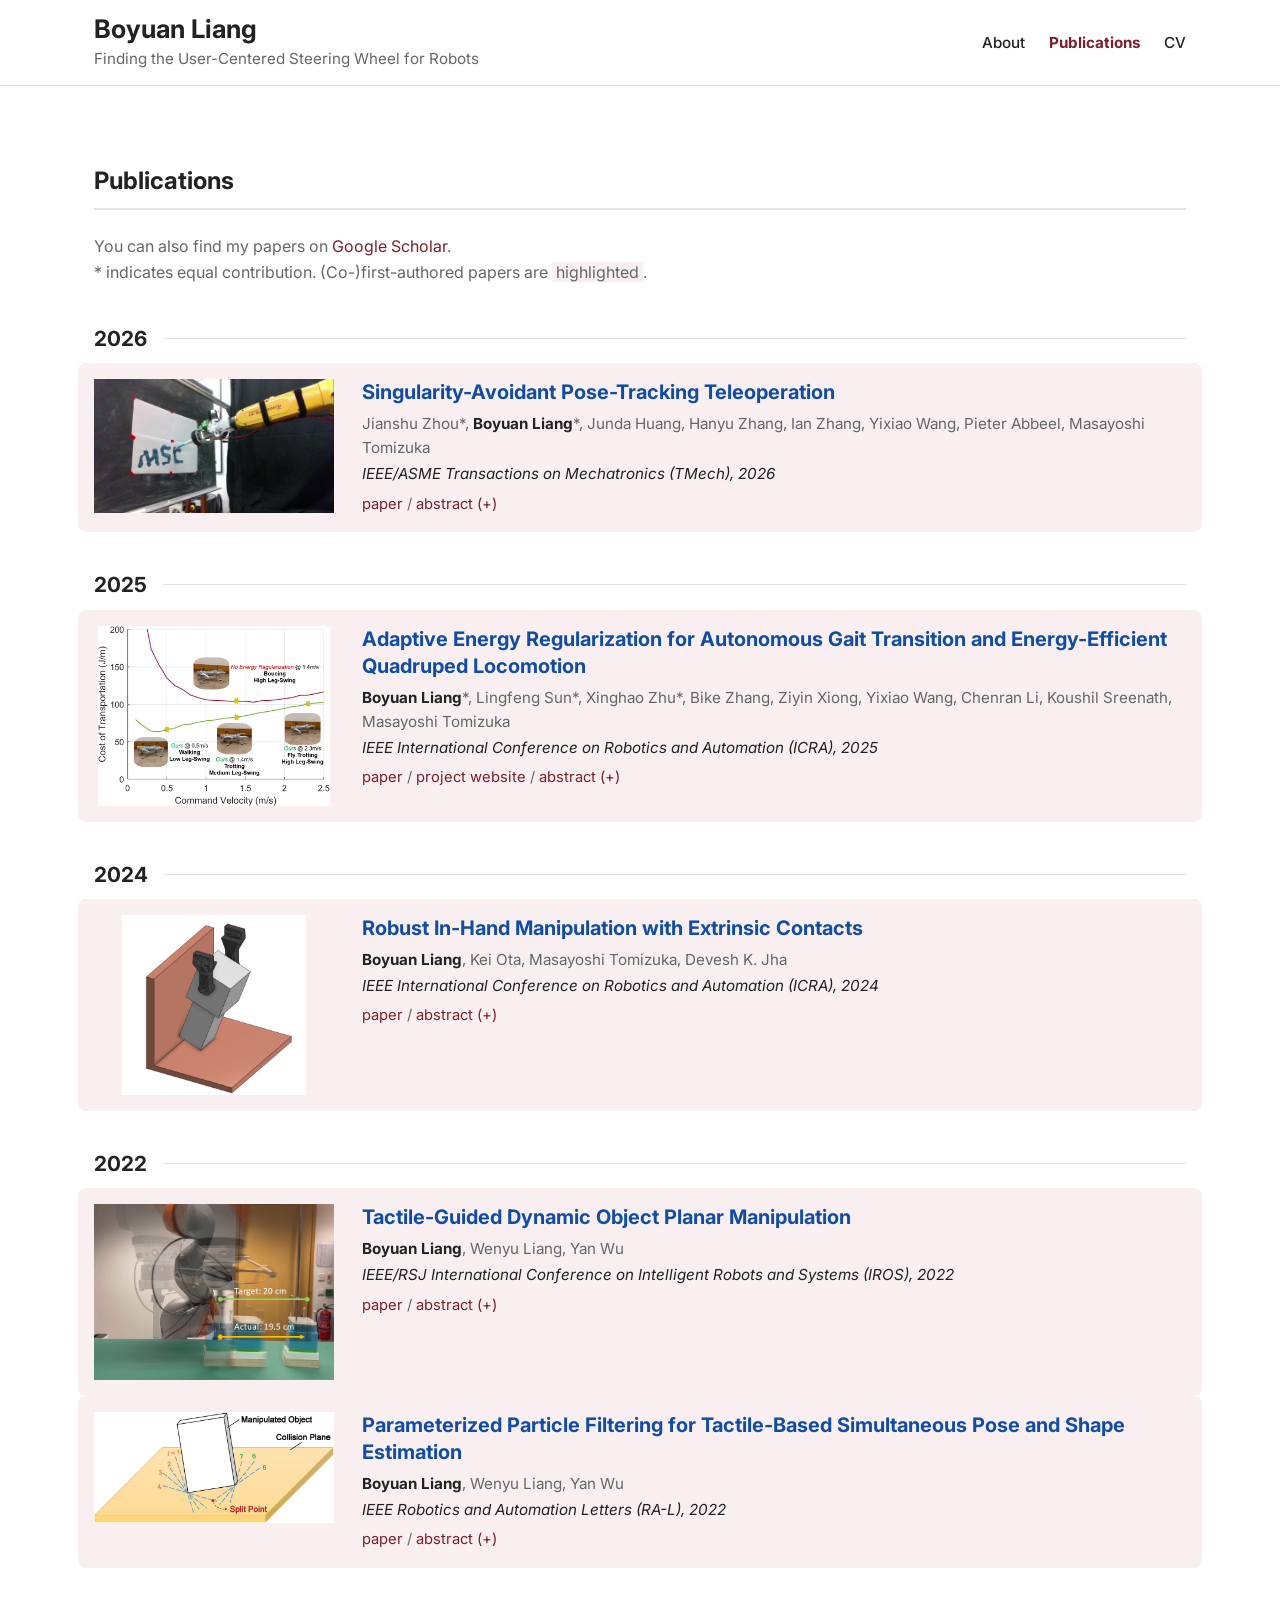
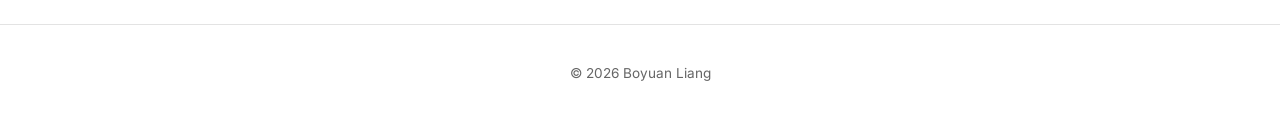
==== publications.html @ cf0033e2 "Major revision, adding publication list" ====
<!DOCTYPE html>
<html lang="en">
<head>
  <meta charset="UTF-8" />
  <meta name="viewport" content="width=device-width, initial-scale=1.0" />
  <title>Publications | Boyuan Liang</title>
  <meta name="description" content="Publications by Boyuan Liang" />
  <link rel="icon" href="data:," />

  <!-- Fonts -->
  <link rel="preconnect" href="https://fonts.googleapis.com" />
  <link rel="preconnect" href="https://fonts.gstatic.com" crossorigin />
  <link href="https://fonts.googleapis.com/css2?family=Inter:wght@400;500;600;700&family=Noto+Serif:ital@0;1&display=swap" rel="stylesheet" />

  <!-- Icons -->
  <link rel="stylesheet" href="https://cdnjs.cloudflare.com/ajax/libs/font-awesome/6.5.1/css/all.min.css" />

  <link rel="stylesheet" href="css/style.css" />
</head>
<body>

  <nav class="navbar">
    <div class="navbar-inner">
      <div class="brand-block">
        <a class="brand" href="index.html">Boyuan Liang</a>
        <p class="tagline">Finding the User-Centered Steering Wheel for Robots</p>
      </div>
      <ul class="nav-links">
        <li><a href="index.html#about">About</a></li>
        <li><a class="active" href="publications.html">Publications</a></li>
        <li><a href="files/cv.pdf" target="_blank" rel="noopener">CV</a></li>
      </ul>
    </div>
  </nav>

  <main>
    <section id="publications" class="section publications-section">
      <h1 class="section-title">Publications</h1>
      <p class="page-intro">
        You can also find my papers on
        <a href="https://scholar.google.com/citations?user=DcP-_gYAAAAJ&hl=en" target="_blank" rel="noopener">Google Scholar</a>.
        <br/>* indicates equal contribution. (Co-)first-authored papers are <mark class="pub-highlight-note">highlighted</mark>.
      </p>
      <div id="publications-container">
        <!-- Populated from data/publications.json by js/main.js -->
      </div>
    </section>
  </main>

  <footer class="footer">
    <p>&copy; <span id="year"></span> Boyuan Liang</p>
  </footer>

  <script src="js/main.js"></script>
</body>
</html>
---- css/style.css ----
:root {
  --text: #222;
  --muted: #666;
  --bg: #fff;
  --accent: #7a1f2b;
  --border: #e3e3e3;
  --card-bg: #fafafa;
  --highlight: #f9eff1;
  --pub-title: #114da2;
  --max-width: 1140px;
}

* {
  box-sizing: border-box;
}

body {
  margin: 0;
  font-family: 'Inter', -apple-system, BlinkMacSystemFont, 'Segoe UI', sans-serif;
  color: var(--text);
  background: var(--bg);
  line-height: 1.6;
}

a {
  color: var(--accent);
  text-decoration: none;
}

a:hover {
  text-decoration: underline;
}

/* ---------- Navbar ---------- */
.navbar {
  position: sticky;
  top: 0;
  background: rgba(255, 255, 255, 0.92);
  backdrop-filter: blur(6px);
  border-bottom: 1px solid var(--border);
  z-index: 10;
}

.navbar-inner {
  max-width: var(--max-width);
  margin: 0 auto;
  padding: 14px 24px;
  display: flex;
  align-items: center;
  justify-content: space-between;
}

.brand {
  display: block;
  font-weight: 700;
  font-size: 1.6rem;
  line-height: 1.2;
  color: var(--text);
}

.brand:hover {
  text-decoration: none;
  color: var(--accent);
}

.tagline {
  color: var(--muted);
  margin: 2px 0 0;
  font-size: 0.95rem;
}

.nav-links {
  list-style: none;
  display: flex;
  gap: 24px;
  margin: 0;
  padding: 0;
}

.nav-links a {
  color: var(--text);
  font-weight: 500;
  font-size: 0.95rem;
}

.nav-links a:hover {
  color: var(--accent);
  text-decoration: none;
}

.nav-links a.active {
  color: var(--accent);
  font-weight: 700;
}

/* ---------- Layout ---------- */
.section {
  max-width: var(--max-width);
  margin: 0 auto;
  padding: 56px 24px;
}

.section-title {
  font-size: 1.5rem;
  font-weight: 700;
  margin-bottom: 24px;
  padding-bottom: 8px;
  border-bottom: 2px solid var(--border);
}

/* ---------- About ---------- */
.about-grid {
  display: flex;
  gap: 40px;
  align-items: flex-start;
}

.profile-photo-wrap {
  flex: 0 0 300px;
  text-align: center;
}

.profile-photo {
  display: block;
  width: 300px;
  height: 300px;
  object-fit: cover;
  border-radius: 12px;
  box-shadow: 0 2px 10px rgba(0, 0, 0, 0.12);
}

.profile-info {
  flex: 1;
  min-width: 0;
}

.profile-info > :first-child {
  margin-top: 0;
}

.contact-line {
  margin: 16px 0 12px;
  font-size: 0.98rem;
}

.contact-line i {
  color: var(--accent);
  margin-right: 6px;
}

.social-buttons {
  display: flex;
  flex-wrap: wrap;
  justify-content: center;
  gap: 10px;
}

.btn {
  display: inline-flex;
  align-items: center;
  gap: 8px;
  padding: 8px 14px;
  border: 1px solid var(--border);
  border-radius: 6px;
  color: var(--text);
  font-size: 0.9rem;
  font-weight: 500;
  transition: background 0.15s, border-color 0.15s, color 0.15s;
}

.btn:hover {
  text-decoration: none;
  background: var(--accent);
  border-color: var(--accent);
  color: #fff;
}

.bio {
  color: var(--text);
  font-size: 1rem;
}

/* ---------- Research ---------- */
.projects-grid {
  display: grid;
  grid-template-columns: repeat(auto-fill, minmax(260px, 1fr));
  gap: 20px;
}

.project-card {
  border: 1px solid var(--border);
  border-radius: 10px;
  background: var(--card-bg);
  overflow: hidden;
  display: flex;
  flex-direction: column;
}

.project-card img {
  width: 100%;
  height: 150px;
  object-fit: cover;
  background: #eee;
}

.project-image-link {
  display: block;
}

.project-image-link:hover img {
  opacity: 0.88;
}

.project-card-body {
  padding: 16px;
  flex: 1;
  display: flex;
  flex-direction: column;
}

.project-title {
  font-weight: 700;
  font-size: 1.05rem;
  margin: 0 0 4px;
}

.project-title-link {
  color: var(--text);
}

.project-title-link:hover {
  color: var(--accent);
  text-decoration: none;
}

.project-title-link:hover .project-title {
  text-decoration: underline;
}

.project-period {
  color: var(--muted);
  font-size: 0.85rem;
  margin: 0 0 10px;
}

.project-description {
  font-size: 0.92rem;
  margin: 0 0 12px;
  flex: 1;
}

.project-tags {
  display: flex;
  flex-wrap: wrap;
  gap: 6px;
  margin-bottom: 10px;
}

.project-tag {
  background: #eee;
  color: var(--muted);
  font-size: 0.75rem;
  padding: 2px 8px;
  border-radius: 999px;
}

.project-link {
  font-size: 0.88rem;
  font-weight: 600;
}

.placeholder-note {
  color: var(--muted);
  font-style: italic;
}

/* ---------- Publications ---------- */
.page-intro {
  color: var(--muted);
  margin: 0 0 8px;
}

.pub-highlight-note {
  background: var(--highlight);
  color: inherit;
  padding: 0 4px;
}

.pub-year {
  display: flex;
  align-items: center;
  gap: 16px;
  margin: 36px 0 8px;
}

.pub-year::after {
  content: '';
  flex: 1;
  height: 1px;
  background: var(--border);
}

.pub-year h2 {
  margin: 0;
  font-size: 1.3rem;
  font-weight: 700;
}

.pub {
  display: flex;
  gap: 28px;
  align-items: flex-start;
  margin: 0 -16px;
  padding: 16px;
  border-radius: 8px;
}

.pub-first-author {
  background: var(--highlight);
}

.pub-thumb {
  flex: 0 0 240px;
}

.pub-thumb img {
  display: block;
  width: 100%;
  max-height: 180px;
  object-fit: contain;
}

.pub-content {
  flex: 1;
  min-width: 0;
}

.pub-title {
  color: var(--pub-title);
  font-size: 1.25rem;
  font-weight: 700;
  line-height: 1.35;
  margin: 0 0 6px;
}

.pub-authors {
  margin: 0;
  color: var(--muted);
  font-size: 0.95rem;
}

.pub-authors strong {
  color: var(--text);
}

.pub-venue {
  margin: 2px 0 0;
  font-size: 0.95rem;
  font-style: italic;
}

.pub-links {
  margin: 6px 0 0;
  color: var(--muted);
  font-size: 0.92rem;
}

.pub-missing {
  color: #aaa;
}

.pub-abstract-toggle {
  font: inherit;
  color: var(--accent);
  background: none;
  border: 0;
  padding: 0;
  cursor: pointer;
}

.pub-abstract-toggle:hover {
  text-decoration: underline;
}

.pub-abstract {
  margin: 12px 0 0;
  padding: 8px 16px;
  border-left: 4px solid var(--border);
  font-size: 0.92rem;
}

/* ---------- Footer ---------- */
.footer {
  text-align: center;
  color: var(--muted);
  font-size: 0.85rem;
  padding: 24px;
  border-top: 1px solid var(--border);
}

/* ---------- Responsive ---------- */
@media (max-width: 640px) {
  .navbar-inner {
    flex-wrap: wrap;
    row-gap: 8px;
  }

  .pub {
    flex-direction: column;
    gap: 12px;
    padding: 12px 16px;
  }

  .pub-thumb {
    flex-basis: auto;
    width: 100%;
  }

  .about-grid {
    flex-direction: column;
    align-items: center;
    text-align: center;
  }

  .profile-photo-wrap {
    flex-basis: auto;
  }

  .profile-photo {
    width: min(280px, 60vw);
    height: min(280px, 60vw);
  }
}
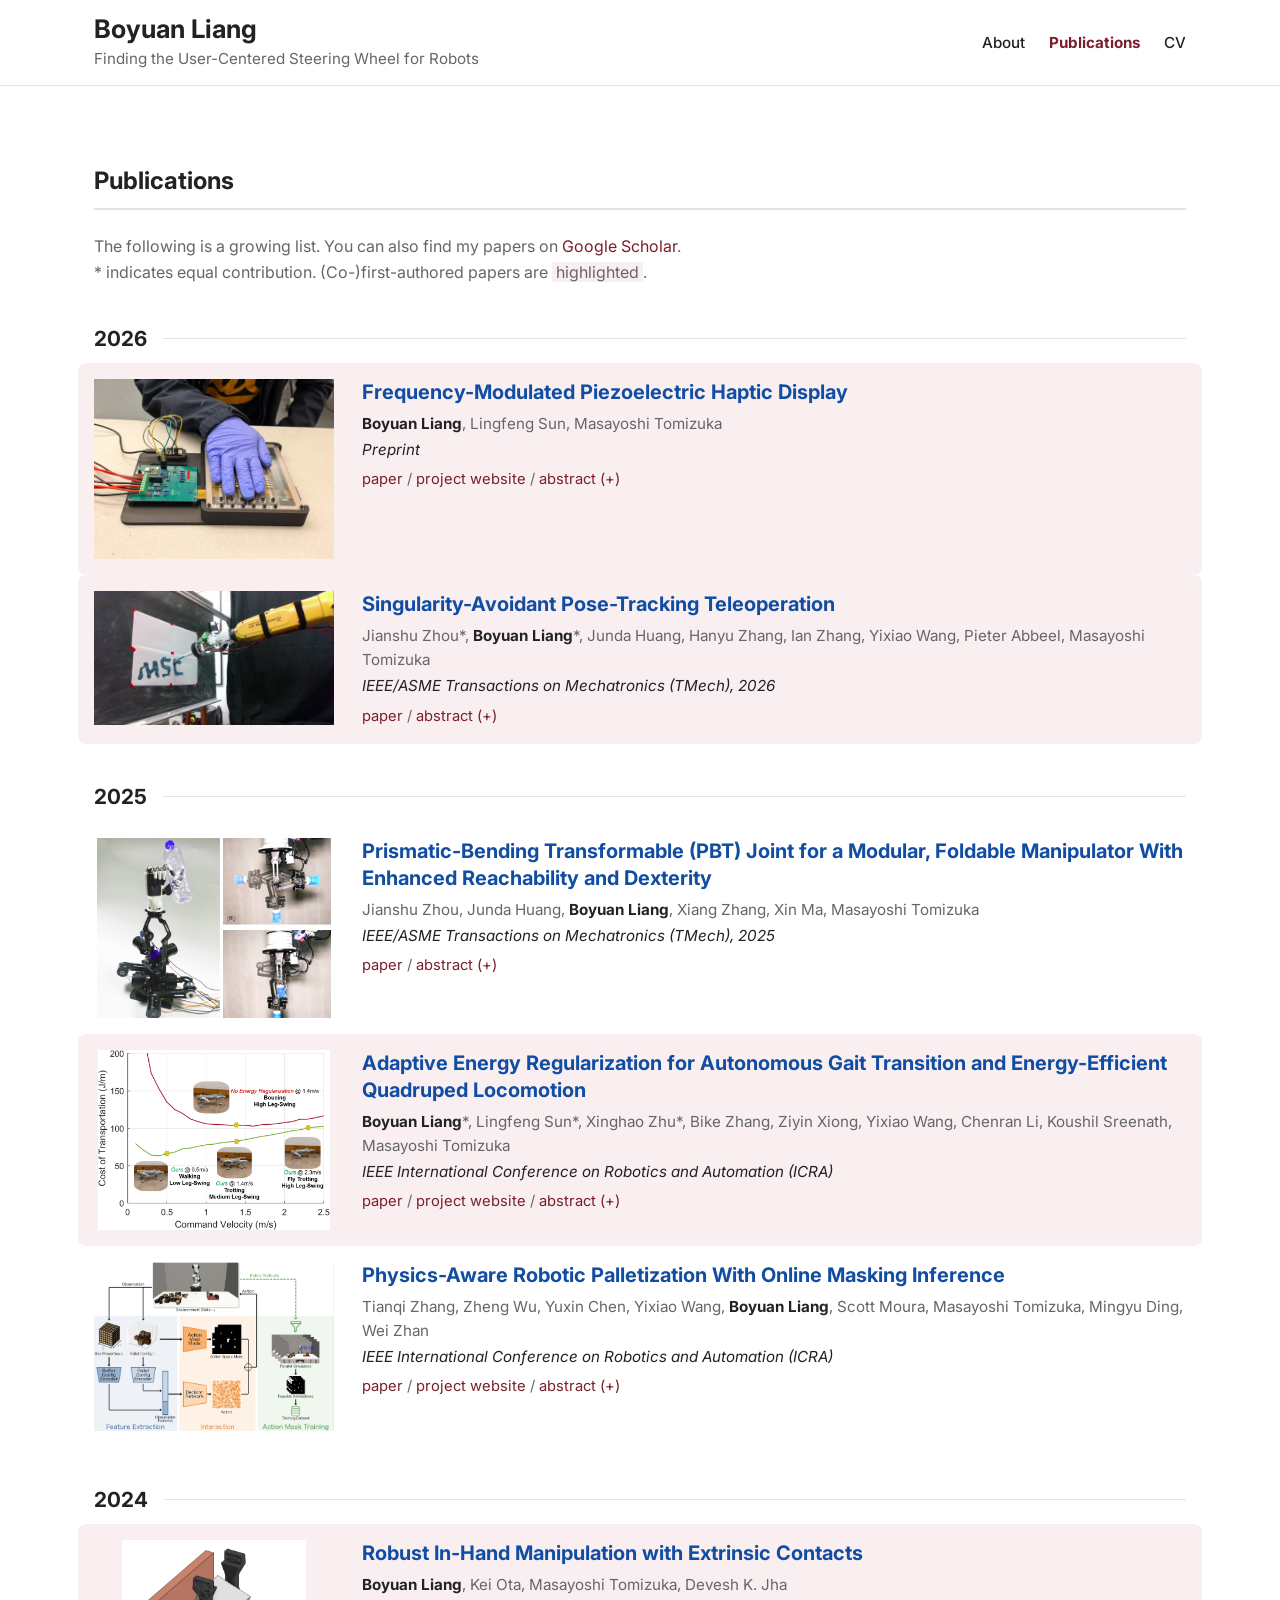
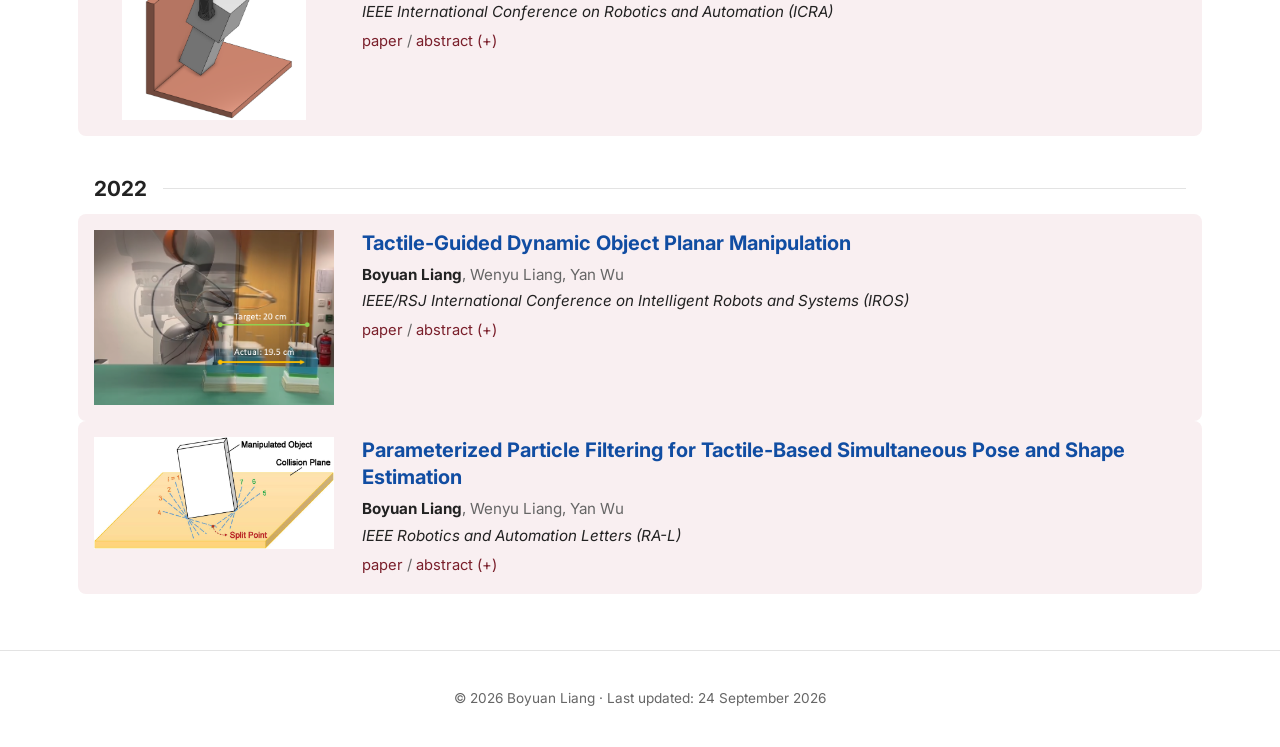
==== commit 89474617: "Populated publication list" ====
--- a/publications.html
+++ b/publications.html
@@ -37,7 +37,7 @@
     <section id="publications" class="section publications-section">
       <h1 class="section-title">Publications</h1>
       <p class="page-intro">
-        You can also find my papers on
+        The following is a growing list. You can also find my papers on
         <a href="https://scholar.google.com/citations?user=DcP-_gYAAAAJ&hl=en" target="_blank" rel="noopener">Google Scholar</a>.
         <br/>* indicates equal contribution. (Co-)first-authored papers are <mark class="pub-highlight-note">highlighted</mark>.
       </p>
@@ -48,7 +48,8 @@
   </main>
 
   <footer class="footer">
-    <p>&copy; <span id="year"></span> Boyuan Liang</p>
+    <!-- TODO: replace "Month DD, YYYY" with the date you last updated this page -->
+    <p>&copy; <span id="year"></span> Boyuan Liang &middot; Last updated: 24 September 2026</p>
   </footer>
 
   <script src="js/main.js"></script>
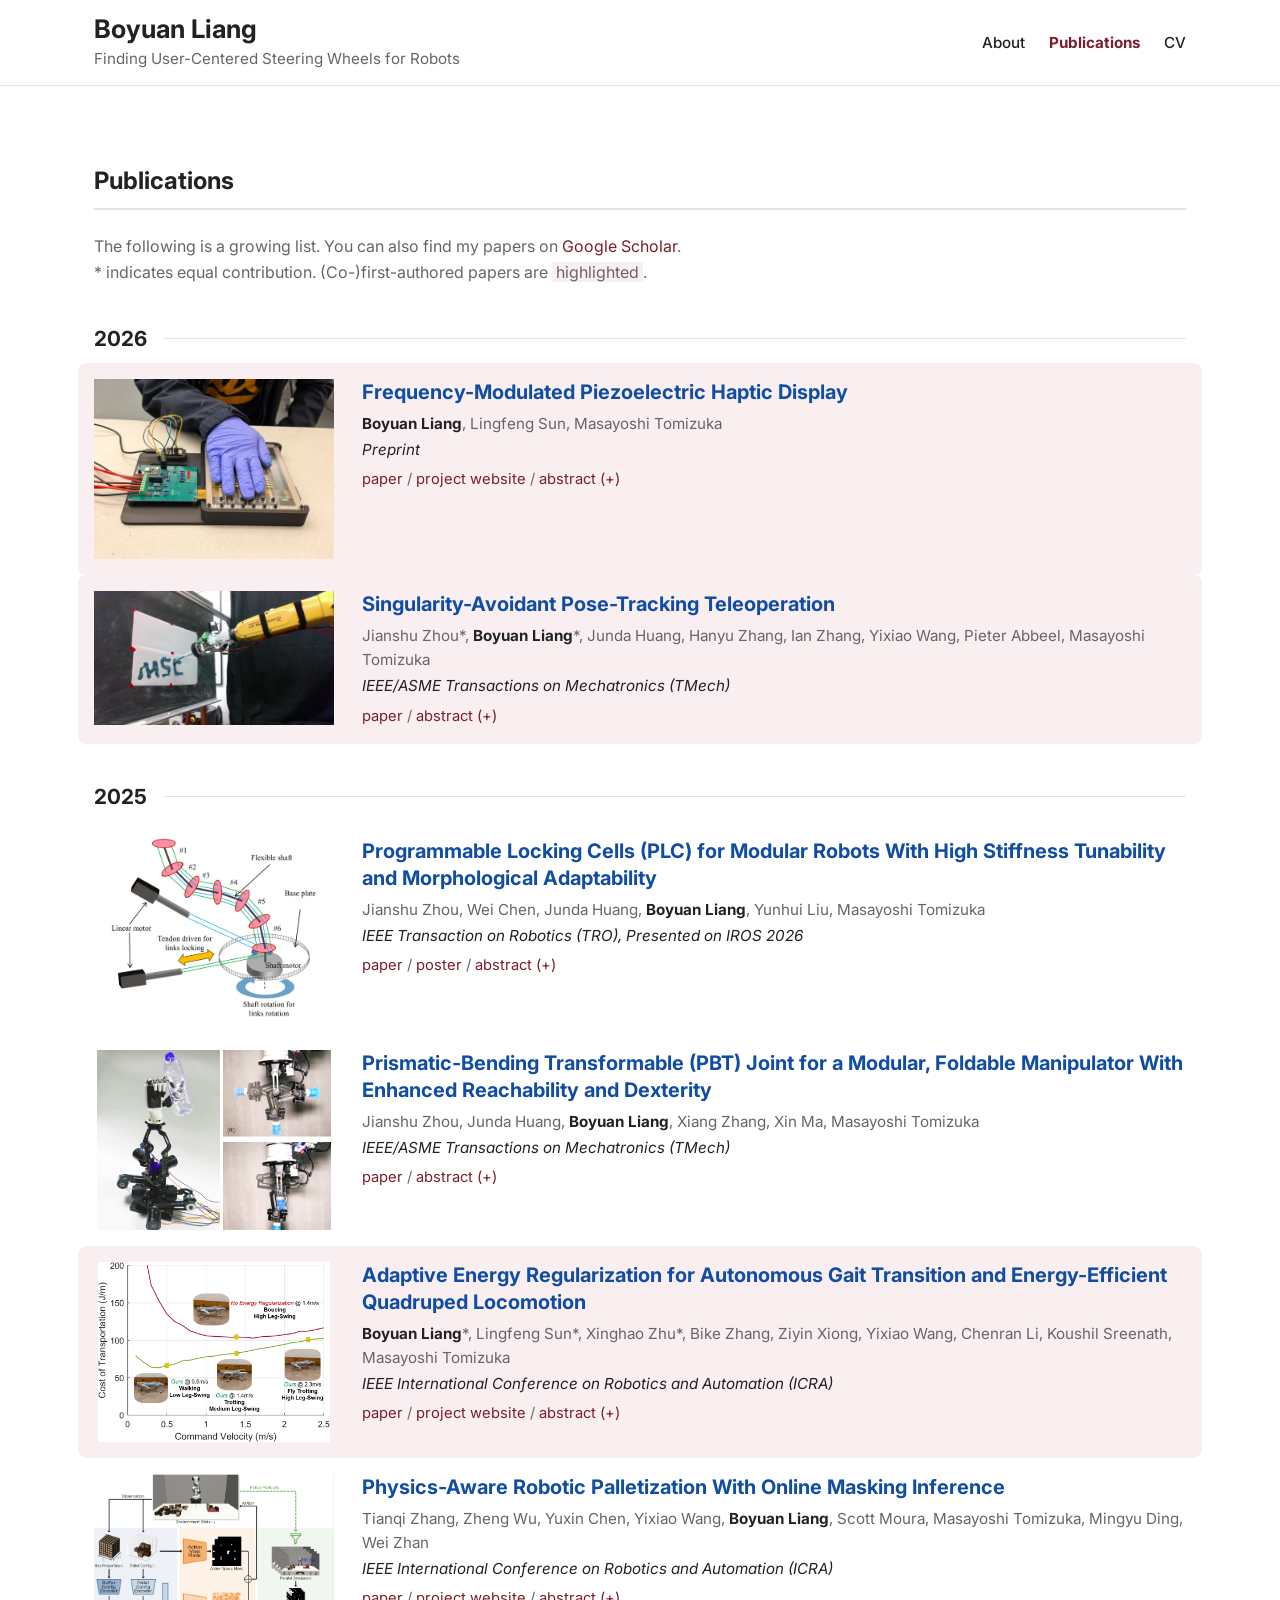
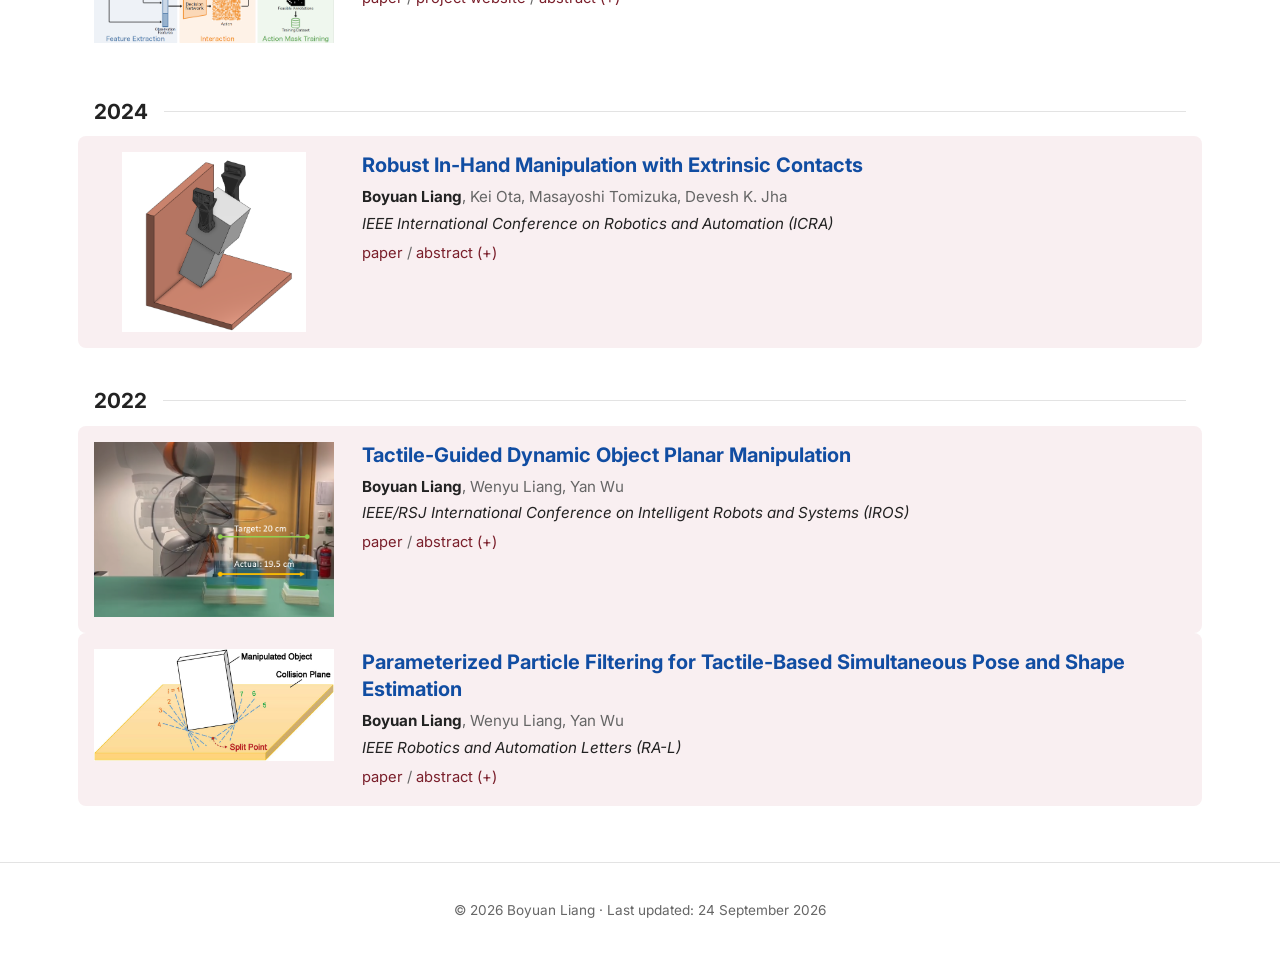
==== commit 3956cc4e: "Grammar Correction" ====
--- a/publications.html
+++ b/publications.html
@@ -23,7 +23,7 @@
     <div class="navbar-inner">
       <div class="brand-block">
         <a class="brand" href="index.html">Boyuan Liang</a>
-        <p class="tagline">Finding the User-Centered Steering Wheel for Robots</p>
+        <p class="tagline">Finding User-Centered Steering Wheels for Robots</p>
       </div>
       <ul class="nav-links">
         <li><a href="index.html#about">About</a></li>
